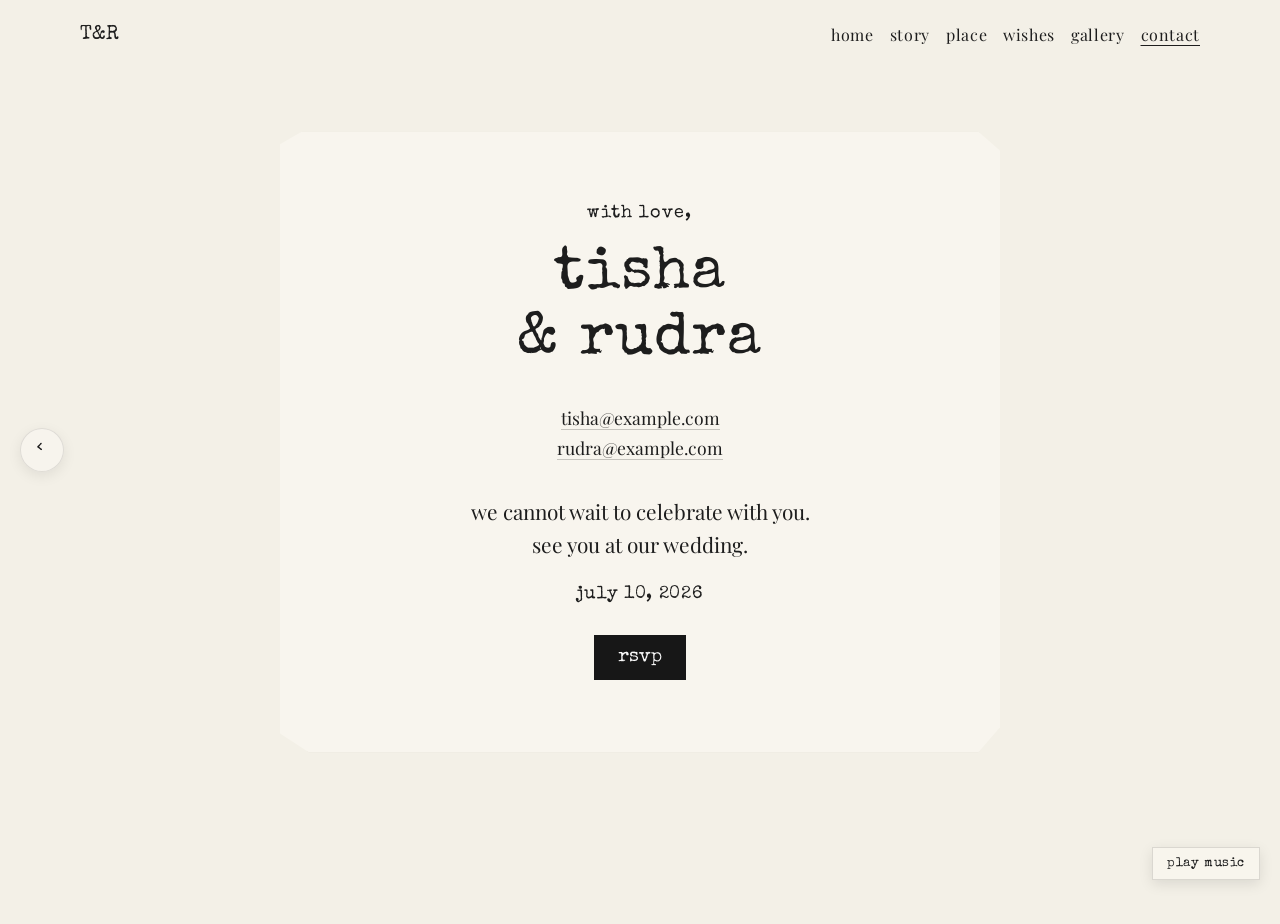
==== contact.html @ bb776c9d "Initial commit: Tisha and Rudra wedding website Co-authored-by: Cursor <cursoragent@cursor.com>" ====
<!DOCTYPE html>
<html lang="en">
  <head>
    <meta charset="UTF-8" />
    <meta name="viewport" content="width=device-width, initial-scale=1.0" />
    <title>Contact — Tisha &amp; Rudra Wedding</title>
    <link rel="preconnect" href="https://fonts.googleapis.com" />
    <link rel="preconnect" href="https://fonts.gstatic.com" crossorigin />
    <link
      href="https://fonts.googleapis.com/css2?family=Playfair+Display:wght@400;500&family=Special+Elite&display=swap"
      rel="stylesheet"
    />
    <link rel="stylesheet" href="styles.css" />
  </head>
  <body>
    <header class="hero-nav">
      <a class="brand" href="index.html">T&R</a>
      <nav>
        <a href="index.html">home</a>
        <a href="story.html">story</a>
        <a href="place.html">place</a>
        <a href="wishes.html">wishes</a>
        <a href="gallery.html">gallery</a>
        <a href="contact.html" aria-current="page">contact</a>
      </nav>
    </header>

    <main class="contact">
      <section class="contact-panel">
        <p class="contact-eyebrow">with love,</p>

        <h1 class="contact-names">Tisha<br />&amp; Rudra</h1>

        <div class="contact-details">
          <p>
            <a href="mailto:tisha@example.com">tisha@example.com</a>
          </p>
          <p>
            <a href="mailto:rudra@example.com">rudra@example.com</a>
          </p>
        </div>

        <p class="contact-closing">
          we cannot wait to celebrate with you.<br />
          see you at our wedding.
        </p>

        <p class="contact-date">july 10, 2026</p>

        <button type="button" class="contact-rsvp-btn" id="rsvp-open">rsvp</button>
      </section>
    </main>

    <div class="rsvp-overlay" id="rsvp-overlay" hidden>
      <div class="rsvp-modal" role="dialog" aria-labelledby="rsvp-title" aria-modal="true">
        <button type="button" class="rsvp-close" id="rsvp-close" aria-label="Close RSVP form">&times;</button>
        <h2 id="rsvp-title">rsvp</h2>
        <p class="rsvp-subtitle">let us know you're coming</p>

        <form id="rsvp-form" class="rsvp-form">
          <label class="rsvp-label" for="rsvp-name">your name(s)</label>
          <input
            id="rsvp-name"
            name="name"
            type="text"
            maxlength="120"
            placeholder="e.g. priya &amp; arjun sharma"
            required
            autocomplete="name"
          />

          <label class="rsvp-label" for="rsvp-guests">number of guests</label>
          <input
            id="rsvp-guests"
            name="guest_count"
            type="number"
            min="1"
            max="10"
            value="1"
            required
          />

          <label class="rsvp-label rsvp-label--checkbox" for="rsvp-attending">
            <input id="rsvp-attending" name="attending" type="checkbox" checked />
            we will be there
          </label>

          <button type="submit" id="rsvp-submit">send rsvp</button>
          <p class="rsvp-status" id="rsvp-status" role="status" aria-live="polite"></p>
        </form>
      </div>
    </div>

    <script src="music.js"></script>
    <script src="wishes-config.js"></script>
    <script src="rsvp.js"></script>
    <script src="script.js"></script>
  </body>
</html>
---- styles.css ----
:root {
  --paper: #f3f0e7;
  --ink: #1d1d1d;
  --ease-out: cubic-bezier(0.22, 1, 0.36, 1);
  --duration-fast: 0.25s;
  --duration-med: 0.45s;
  --duration-slow: 0.7s;
}

* {
  box-sizing: border-box;
}

body {
  margin: 0;
  min-height: 100vh;
  background: var(--paper);
  color: var(--ink);
  font-family: "Playfair Display", serif;
}

.hero-nav {
  width: min(1120px, 92vw);
  margin: 1.5rem auto 0;
  display: flex;
  align-items: center;
  justify-content: space-between;
  gap: 1.5rem;
}

nav a {
  position: relative;
  text-decoration: none;
  text-transform: lowercase;
  color: var(--ink);
  letter-spacing: 0.04em;
  transition:
    opacity var(--duration-fast) var(--ease-out),
    letter-spacing var(--duration-fast) var(--ease-out),
    transform var(--duration-fast) var(--ease-out);
}

nav a:hover {
  opacity: 0.65;
  letter-spacing: 0.07em;
}

.brand {
  font-family: "Special Elite", monospace;
  font-size: 1.25rem;
  color: var(--ink);
  text-decoration: none;
  transition:
    transform var(--duration-fast) var(--ease-out),
    letter-spacing var(--duration-fast) var(--ease-out);
}

.brand:hover {
  transform: scale(1.04);
  letter-spacing: 0.04em;
}

nav {
  display: flex;
  flex-wrap: wrap;
  gap: 1rem;
}

.welcome {
  min-height: calc(100vh - 90px);
  display: grid;
  place-items: center;
  padding: 0;
}

.welcome-inner {
  width: min(1200px, 96vw);
  display: grid;
  grid-template-columns: minmax(420px, 47%) 2fr;
  gap: 10rem;
  align-items: center;
}

.photo-card {
  position: relative;
  width: 100%;
  min-height: auto;
  display: flex;
  align-items: center;
  justify-content: flex-end;
}

.left-photo {
  display: block;
  width: 85%;
  max-width: none;
  height: auto;
  border-radius: 0;
  transition:
    transform var(--duration-med) var(--ease-out),
    box-shadow var(--duration-med) var(--ease-out);
}

.photo-card:hover .left-photo {
  transform: scale(1.02);
}

.intro h1 {
  margin: 0 0 1.2rem;
  font-family: "Special Elite", monospace;
  font-weight: 400;
  font-size: clamp(2rem, 5.6vw, 4.8rem);
  line-height: 1.08;
  text-transform: lowercase;
}

.intro p {
  margin: 0;
  font-size: clamp(1.05rem, 1.8vw, 1.75rem);
  line-height: 1.35;
}

.intro button,
.contact-rsvp-btn {
  margin-top: 2rem;
  border: none;
  background: #171717;
  color: #f9f9f9;
  padding: 0.95rem 1.8rem;
  font-size: 1.55rem;
  font-family: "Special Elite", monospace;
  text-transform: lowercase;
  cursor: pointer;
  transition:
    transform var(--duration-fast) var(--ease-out),
    box-shadow var(--duration-fast) var(--ease-out),
    background var(--duration-fast) ease;
}

.intro button:hover,
.contact-rsvp-btn:hover {
  transform: translateY(-3px);
  box-shadow: 0 8px 20px rgba(0, 0, 0, 0.18);
  background: #2a2a2a;
}

.contact-rsvp-btn {
  font-size: 1.2rem;
  padding: 0.8rem 1.5rem;
}

/* --- RSVP modal --- */

body.rsvp-open {
  overflow: hidden;
}

.rsvp-overlay {
  position: fixed;
  inset: 0;
  z-index: 100;
  display: grid;
  place-items: center;
  padding: 1.5rem;
  background: rgba(29, 29, 29, 0.45);
  backdrop-filter: blur(3px);
  animation: fadeUp var(--duration-fast) var(--ease-out);
}

.rsvp-overlay[hidden] {
  display: none;
}

.rsvp-modal {
  position: relative;
  width: min(440px, 100%);
  padding: clamp(1.75rem, 4vw, 2.25rem);
  background: #f8f5ee;
  box-shadow: 0 16px 48px rgba(0, 0, 0, 0.2);
  animation: fadeUp var(--duration-med) var(--ease-out);
}

.rsvp-close {
  position: absolute;
  top: 0.75rem;
  right: 0.85rem;
  border: none;
  background: none;
  font-size: 1.75rem;
  line-height: 1;
  color: var(--ink);
  cursor: pointer;
  opacity: 0.6;
  transition: opacity var(--duration-fast) ease;
}

.rsvp-close:hover {
  opacity: 1;
}

.rsvp-modal h2 {
  margin: 0 0 0.35rem;
  font-family: "Special Elite", monospace;
  font-weight: 400;
  font-size: clamp(1.4rem, 3vw, 1.85rem);
  text-transform: lowercase;
  text-align: center;
}

.rsvp-subtitle {
  margin: 0 0 1.5rem;
  text-align: center;
  font-size: 0.95rem;
  opacity: 0.8;
}

.rsvp-form {
  display: flex;
  flex-direction: column;
  gap: 0.5rem;
}

.rsvp-label {
  font-size: 0.85rem;
  letter-spacing: 0.04em;
  text-transform: lowercase;
}

.rsvp-label--checkbox {
  display: flex;
  align-items: center;
  gap: 0.5rem;
  margin-top: 0.35rem;
  cursor: pointer;
}

.rsvp-label--checkbox input {
  width: auto;
  accent-color: var(--ink);
}

.rsvp-form input[type="text"],
.rsvp-form input[type="number"] {
  width: 100%;
  border: 1px solid rgba(0, 0, 0, 0.15);
  background: #fff;
  color: var(--ink);
  font-family: "Playfair Display", serif;
  font-size: 1rem;
  padding: 0.65rem 0.75rem;
}

.rsvp-form input:focus {
  outline: 2px solid rgba(0, 0, 0, 0.12);
  outline-offset: 1px;
}

.rsvp-form button[type="submit"] {
  margin-top: 0.75rem;
  align-self: center;
  border: none;
  background: #171717;
  color: #f9f9f9;
  padding: 0.8rem 1.6rem;
  font-size: 1.1rem;
  font-family: "Special Elite", monospace;
  text-transform: lowercase;
  cursor: pointer;
  transition:
    transform var(--duration-fast) var(--ease-out),
    box-shadow var(--duration-fast) var(--ease-out),
    background var(--duration-fast) ease;
}

.rsvp-form button[type="submit"]:hover:not(:disabled) {
  transform: translateY(-2px);
  box-shadow: 0 6px 16px rgba(0, 0, 0, 0.16);
  background: #2a2a2a;
}

.rsvp-form button[type="submit"]:disabled {
  opacity: 0.6;
  cursor: not-allowed;
}

.rsvp-status {
  min-height: 1.25rem;
  margin: 0.5rem 0 0;
  text-align: center;
  font-size: 0.9rem;
  opacity: 0.85;
}

@media (max-width: 920px) {
  .welcome-inner {
    grid-template-columns: 1fr;
    gap: 0.5rem;
  }

  .photo-card {
    min-height: auto;
    justify-content: center;
  }

  .intro {
    text-align: center;
  }
}

@media (max-width: 640px) {
  nav {
    justify-content: flex-end;
    gap: 0.3rem;
  }

  .hero-nav {
    margin-top: 1rem;
  }

  .left-photo {
    width: 100%;
    max-width: 440px;
    height: 52vh;
  }
}

nav a[aria-current="page"] {
  text-decoration: underline;
  text-underline-offset: 0.25em;
}

/* --- Story page --- */

.story {
  position: relative;
  min-height: calc(100vh - 90px);
  display: grid;
  place-items: center;
  padding: 2rem 0 3rem;
}

.story-panel {
  position: relative;
  z-index: 1;
  width: min(1100px, 92vw);
  min-height: min(720px, 88vh);
  padding: clamp(2.5rem, 5vw, 4rem) clamp(2rem, 4vw, 3.5rem);
  background: #f8f5ee;
  box-shadow: 0 8px 32px rgba(0, 0, 0, 0.08);
  clip-path: polygon(
    0% 2%,
    3% 0%,
    97% 0%,
    100% 3%,
    100% 96%,
    97% 100%,
    4% 100%,
    0% 97%
  );
}

.story-inner {
  display: grid;
  grid-template-columns: 1fr minmax(300px, 48%);
  gap: clamp(2rem, 5vw, 4rem);
  align-items: center;
}

.story-text {
  text-align: center;
  padding: 0 clamp(0.5rem, 2vw, 2rem);
}

.story-text h1 {
  margin: 0 0 1.75rem;
  font-family: "Special Elite", monospace;
  font-weight: 400;
  font-size: clamp(1.5rem, 3.2vw, 2.35rem);
  line-height: 1.25;
  text-transform: lowercase;
  letter-spacing: 0.02em;
}

.story-text p {
  margin: 0 auto;
  max-width: 38ch;
  font-size: clamp(0.95rem, 1.4vw, 1.15rem);
  line-height: 1.65;
}

.story-photos {
  position: relative;
  width: 100%;
  min-height: clamp(480px, 54vw, 560px);
}

.story-photo-card {
  position: absolute;
  width: min(300px, 92%);
  margin: 0;
  padding: 0.75rem 0.75rem 2.75rem;
  background: #fff;
  box-shadow:
    0 2px 6px rgba(0, 0, 0, 0.07),
    0 10px 24px rgba(0, 0, 0, 0.11);
  transition:
    transform var(--duration-med) var(--ease-out),
    box-shadow var(--duration-med) var(--ease-out);
}

.story-photo-card:hover {
  box-shadow:
    0 6px 16px rgba(0, 0, 0, 0.1),
    0 16px 36px rgba(0, 0, 0, 0.14);
  z-index: 4;
}

.story-photo-card--one {
  top: 10%;
  left: -15%;
  transform: rotate(-14deg);
  transform-origin: top left;
  z-index: 2;
}

.story-photo-card--one:hover {
  transform: rotate(-10deg) scale(1.03);
}

.story-photo-card--two {
  bottom: 0;
  right: 0;
  transform: rotate(13deg);
  transform-origin: bottom right;
  z-index: 1;
}

.story-photo-card--two:hover {
  transform: rotate(10deg) scale(1.03);
}

.story-photo-card img {
  display: block;
  width: 100%;
  aspect-ratio: 4 / 5;
  object-fit: cover;
  background: #e8e4dc;
}

.journal-assets {
  position: absolute;
  inset: 0;
  pointer-events: none;
  z-index: 3;
}

.journal-slot {
  position: absolute;
}

.journal-slot img {
  display: block;
  max-width: 100%;
  height: auto;
  transition: transform var(--duration-med) var(--ease-out);
}

.journal-slot img:hover {
  transform: scale(1.08) rotate(4deg);
}

.journal-slot--1 {
  top: 4%;
  left: 2%;
  width: min(120px, 18vw);
}

.journal-slot--2 {
  top: 14%;
  right: 38%;
  width: min(56px, 10vw);
}

.journal-slot--3 {
  bottom: 8%;
  left: 6%;
  width: min(100px, 16vw);
}

.journal-slot--4 {
  bottom: 2%;
  right: 2%;
  width: min(140px, 22vw);
}

@media (max-width: 820px) {
  .story-inner {
    grid-template-columns: 1fr;
    gap: 2.5rem;
  }

  .story-photos {
    min-height: 460px;
    max-width: 420px;
    margin: 0 auto;
  }

  .story-photo-card {
    width: min(270px, 82%);
  }

  .story-photo-card--one {
    left: 0;
    transform: rotate(-11deg);
  }

  .story-photo-card--two {
    right: 0;
    bottom: 0;
    transform: rotate(10deg);
  }

  .story-text p {
    max-width: 52ch;
  }

  .journal-slot--2 {
    top: 10%;
    right: 8%;
  }

  .journal-slot--4 {
    right: 4%;
    bottom: 4%;
  }
}

/* --- Place page --- */

.place {
  position: relative;
  min-height: calc(100vh - 90px);
  display: grid;
  place-items: center;
  padding: 2rem 0 3rem;
}

.place-panel {
  position: relative;
  z-index: 1;
  width: min(1100px, 92vw);
  min-height: min(720px, 88vh);
  padding: clamp(2.5rem, 5vw, 4rem) clamp(2rem, 4vw, 3.5rem);
  background: #f8f5ee;
  box-shadow: 0 8px 32px rgba(0, 0, 0, 0.08);
  clip-path: polygon(
    0% 2%,
    3% 0%,
    97% 0%,
    100% 3%,
    100% 96%,
    97% 100%,
    4% 100%,
    0% 97%
  );
}

.place-inner {
  display: grid;
  grid-template-columns: minmax(300px, 48%) 1fr;
  gap: clamp(2rem, 5vw, 4rem);
  align-items: center;
}

.place-photos {
  position: relative;
  width: 100%;
  min-height: clamp(480px, 54vw, 560px);
}

.place-photo-card {
  position: absolute;
  width: min(300px, 92%);
  margin: 0;
  padding: 0.75rem 0.75rem 2.75rem;
  background: #fff;
  box-shadow:
    0 2px 6px rgba(0, 0, 0, 0.07),
    0 10px 24px rgba(0, 0, 0, 0.11);
  transition:
    transform var(--duration-med) var(--ease-out),
    box-shadow var(--duration-med) var(--ease-out);
}

.place-photo-card:hover {
  box-shadow:
    0 6px 16px rgba(0, 0, 0, 0.1),
    0 16px 36px rgba(0, 0, 0, 0.14);
  z-index: 4;
}

.place-photo-card--one {
  top: 10%;
  left: -15%;
  transform: rotate(-14deg);
  transform-origin: top left;
  z-index: 2;
}

.place-photo-card--one:hover {
  transform: rotate(-10deg) scale(1.03);
}

.place-photo-card--two {
  bottom: 0;
  right: 0;
  transform: rotate(13deg);
  transform-origin: bottom right;
  z-index: 1;
}

.place-photo-card--two:hover {
  transform: rotate(10deg) scale(1.03);
}

.place-photo-card img {
  display: block;
  width: 100%;
  aspect-ratio: 4 / 5;
  object-fit: cover;
  background: #e8e4dc;
}

.place-details {
  text-align: center;
  padding: 0 clamp(0.5rem, 2vw, 2rem);
}

.place-details h1 {
  margin: 0 0 2rem;
  font-family: "Special Elite", monospace;
  font-weight: 400;
  font-size: clamp(1.5rem, 3.2vw, 2.35rem);
  line-height: 1.25;
  text-transform: lowercase;
  letter-spacing: 0.02em;
}

.place-info {
  display: flex;
  flex-direction: column;
  gap: 0.65rem;
}

.place-info p {
  margin: 0;
  font-size: clamp(0.95rem, 1.4vw, 1.15rem);
  line-height: 1.55;
}

.place-date,
.place-venue {
  font-size: clamp(1.05rem, 1.6vw, 1.25rem);
}

.place-note {
  margin-top: 0.75rem !important;
  font-size: clamp(0.85rem, 1.2vw, 1rem) !important;
  opacity: 0.75;
}

@media (max-width: 820px) {
  .place-inner {
    grid-template-columns: 1fr;
    gap: 2.5rem;
  }

  .place-photos {
    order: -1;
    min-height: 460px;
    max-width: 420px;
    margin: 0 auto;
  }

  .place-photo-card {
    width: min(270px, 82%);
  }

  .place-photo-card--one {
    left: 0;
    transform: rotate(-11deg);
  }

  .place-photo-card--two {
    right: 0;
    bottom: 0;
    transform: rotate(10deg);
  }
}

/* --- Wishes page --- */

.wishes {
  position: relative;
  min-height: calc(100vh - 90px);
  display: grid;
  place-items: center;
  padding: 2rem 0 3rem;
}

.wishes-panel {
  position: relative;
  z-index: 1;
  width: min(1100px, 92vw);
  min-height: min(720px, 88vh);
  padding: clamp(2rem, 4vw, 3rem) clamp(2rem, 4vw, 3.5rem);
  background: #f8f5ee;
  box-shadow: 0 8px 32px rgba(0, 0, 0, 0.08);
  clip-path: polygon(
    0% 2%,
    3% 0%,
    97% 0%,
    100% 3%,
    100% 96%,
    97% 100%,
    4% 100%,
    0% 97%
  );
}

.wishes-title {
  margin: 0 0 1.25rem;
  text-align: center;
  font-family: "Special Elite", monospace;
  font-weight: 400;
  font-size: clamp(1.5rem, 3.2vw, 2.35rem);
  line-height: 1.25;
  text-transform: lowercase;
  letter-spacing: 0.02em;
}

.wishes-notice {
  margin: 0 auto 1.5rem;
  max-width: 52ch;
  padding: 0.75rem 1rem;
  text-align: center;
  font-size: 0.9rem;
  line-height: 1.5;
  background: rgba(255, 255, 255, 0.55);
  border: 1px solid rgba(0, 0, 0, 0.08);
}

.wishes-inner {
  display: grid;
  grid-template-columns: 1fr 1fr;
  gap: clamp(1.5rem, 3vw, 2.5rem);
  align-items: stretch;
}

.wishes-write,
.wishes-display {
  background: #fff;
  padding: clamp(1.25rem, 2.5vw, 1.75rem);
  box-shadow:
    0 2px 6px rgba(0, 0, 0, 0.06),
    0 8px 20px rgba(0, 0, 0, 0.08);
}

.wishes-write h2,
.wishes-display h2 {
  margin: 0 0 1.25rem;
  font-family: "Special Elite", monospace;
  font-weight: 400;
  font-size: clamp(1rem, 1.8vw, 1.2rem);
  text-transform: lowercase;
  letter-spacing: 0.03em;
}

.wish-form {
  display: flex;
  flex-direction: column;
  gap: 0.5rem;
}

.wish-label {
  font-size: 0.85rem;
  letter-spacing: 0.04em;
  text-transform: lowercase;
}

.wish-form input,
.wish-form textarea {
  width: 100%;
  border: 1px solid rgba(0, 0, 0, 0.15);
  background: #faf8f3;
  color: var(--ink);
  font-family: "Playfair Display", serif;
  font-size: 1rem;
  padding: 0.65rem 0.75rem;
  resize: vertical;
}

.wish-form input:focus,
.wish-form textarea:focus {
  outline: 2px solid rgba(0, 0, 0, 0.12);
  outline-offset: 1px;
}

.wish-form button {
  margin-top: 0.5rem;
  align-self: flex-start;
  border: none;
  background: #171717;
  color: #f9f9f9;
  padding: 0.75rem 1.4rem;
  font-size: 1rem;
  font-family: "Special Elite", monospace;
  text-transform: lowercase;
  cursor: pointer;
  transition:
    transform var(--duration-fast) var(--ease-out),
    box-shadow var(--duration-fast) var(--ease-out),
    background var(--duration-fast) ease;
}

.wish-form button:hover:not(:disabled) {
  transform: translateY(-2px);
  box-shadow: 0 6px 16px rgba(0, 0, 0, 0.16);
  background: #2a2a2a;
}

.wish-form button:disabled {
  opacity: 0.6;
  cursor: not-allowed;
}

.wish-form-status {
  min-height: 1.25rem;
  margin: 0.35rem 0 0;
  font-size: 0.9rem;
  opacity: 0.85;
}

.wishes-list {
  display: flex;
  flex-direction: column;
  gap: 0.85rem;
  max-height: min(420px, 50vh);
  overflow-y: auto;
  padding-right: 0.25rem;
}

.wishes-empty {
  margin: 0;
  text-align: center;
  font-size: 0.95rem;
  opacity: 0.7;
  padding: 2rem 0.5rem;
}

.wish-card {
  padding: 0.9rem 1rem;
  background: #faf8f3;
  border: 1px solid rgba(0, 0, 0, 0.07);
  transition:
    transform var(--duration-fast) var(--ease-out),
    box-shadow var(--duration-fast) var(--ease-out);
}

.wish-card:hover {
  transform: translateY(-2px);
  box-shadow: 0 6px 16px rgba(0, 0, 0, 0.08);
}

.wish-card-message {
  margin: 0 0 0.65rem;
  font-size: 0.98rem;
  line-height: 1.55;
  white-space: pre-wrap;
}

.wish-card-meta {
  display: flex;
  justify-content: space-between;
  gap: 1rem;
  font-size: 0.82rem;
  opacity: 0.75;
}

.wish-card-name {
  font-family: "Special Elite", monospace;
  text-transform: lowercase;
}

@media (max-width: 820px) {
  .wishes-inner {
    grid-template-columns: 1fr;
  }

  .wishes-list {
    max-height: 360px;
  }
}

/* --- Gallery page --- */

.gallery {
  position: relative;
  min-height: calc(100vh - 90px);
  display: grid;
  place-items: center;
  padding: 2rem 0 3rem;
}

.gallery-panel {
  position: relative;
  z-index: 1;
  width: min(1100px, 92vw);
  padding: clamp(2rem, 4vw, 3rem) clamp(2rem, 4vw, 3.5rem);
  background: #f8f5ee;
  box-shadow: 0 8px 32px rgba(0, 0, 0, 0.08);
  clip-path: polygon(
    0% 2%,
    3% 0%,
    97% 0%,
    100% 3%,
    100% 96%,
    97% 100%,
    4% 100%,
    0% 97%
  );
}

.gallery-title {
  margin: 0;
  text-align: center;
  font-family: "Special Elite", monospace;
  font-weight: 400;
  font-size: clamp(1.5rem, 3.2vw, 2.35rem);
  line-height: 1.25;
  text-transform: lowercase;
  letter-spacing: 0.02em;
}

.gallery-subtitle {
  margin: 0.65rem 0 1.25rem;
  text-align: center;
  font-size: clamp(0.95rem, 1.4vw, 1.1rem);
  opacity: 0.8;
}

.gallery-notice {
  margin: 0 auto 1.5rem;
  max-width: 52ch;
  padding: 0.75rem 1rem;
  text-align: center;
  font-size: 0.9rem;
  line-height: 1.5;
  background: rgba(255, 255, 255, 0.55);
  border: 1px solid rgba(0, 0, 0, 0.08);
}

.gallery-upload {
  background: #fff;
  padding: clamp(1.25rem, 2.5vw, 1.75rem);
  margin-bottom: clamp(1.5rem, 3vw, 2rem);
  box-shadow:
    0 2px 6px rgba(0, 0, 0, 0.06),
    0 8px 20px rgba(0, 0, 0, 0.08);
}

.gallery-upload h2,
.gallery-display h2 {
  margin: 0 0 1.25rem;
  font-family: "Special Elite", monospace;
  font-weight: 400;
  font-size: clamp(1rem, 1.8vw, 1.2rem);
  text-transform: lowercase;
  letter-spacing: 0.03em;
}

.gallery-form {
  display: flex;
  flex-direction: column;
  gap: 1rem;
}

.gallery-form-row {
  display: grid;
  grid-template-columns: 1fr 1fr;
  gap: 1rem;
}

.gallery-form-field {
  display: flex;
  flex-direction: column;
  gap: 0.45rem;
}

.gallery-label {
  font-size: 0.85rem;
  letter-spacing: 0.04em;
  text-transform: lowercase;
}

.gallery-form input[type="text"],
.gallery-form input[type="file"] {
  width: 100%;
  border: 1px solid rgba(0, 0, 0, 0.15);
  background: #faf8f3;
  color: var(--ink);
  font-family: "Playfair Display", serif;
  font-size: 1rem;
  padding: 0.65rem 0.75rem;
}

.gallery-form input[type="file"] {
  padding: 0.5rem 0.75rem;
  font-size: 0.9rem;
}

.gallery-form input:focus {
  outline: 2px solid rgba(0, 0, 0, 0.12);
  outline-offset: 1px;
}

.gallery-hint {
  margin: 0;
  font-size: 0.82rem;
  opacity: 0.65;
}

.gallery-form button {
  align-self: flex-start;
  border: none;
  background: #171717;
  color: #f9f9f9;
  padding: 0.75rem 1.4rem;
  font-size: 1rem;
  font-family: "Special Elite", monospace;
  text-transform: lowercase;
  cursor: pointer;
  transition:
    transform var(--duration-fast) var(--ease-out),
    box-shadow var(--duration-fast) var(--ease-out),
    background var(--duration-fast) ease;
}

.gallery-form button:hover:not(:disabled) {
  transform: translateY(-2px);
  box-shadow: 0 6px 16px rgba(0, 0, 0, 0.16);
  background: #2a2a2a;
}

.gallery-form button:disabled {
  opacity: 0.6;
  cursor: not-allowed;
}

.gallery-form-status {
  min-height: 1.25rem;
  margin: 0;
  font-size: 0.9rem;
  opacity: 0.85;
}

.gallery-grid {
  display: grid;
  grid-template-columns: repeat(auto-fill, minmax(180px, 1fr));
  gap: clamp(1rem, 2vw, 1.5rem);
}

.gallery-empty {
  grid-column: 1 / -1;
  margin: 0;
  text-align: center;
  font-size: 0.95rem;
  opacity: 0.7;
  padding: 2rem 0.5rem;
}

.gallery-card {
  margin: 0;
  transform: rotate(var(--tilt, 0deg));
  transition:
    transform var(--duration-med) var(--ease-out),
    box-shadow var(--duration-med) var(--ease-out);
}

.gallery-card:hover {
  transform: rotate(0deg) scale(1.04);
  z-index: 1;
}

.gallery-card:hover .gallery-card-frame {
  box-shadow:
    0 6px 16px rgba(0, 0, 0, 0.1),
    0 14px 30px rgba(0, 0, 0, 0.14);
}

.gallery-card-frame {
  padding: 0.55rem 0.55rem 2rem;
  background: #fff;
  box-shadow:
    0 2px 6px rgba(0, 0, 0, 0.07),
    0 8px 20px rgba(0, 0, 0, 0.1);
  transition: box-shadow var(--duration-med) var(--ease-out);
}

.gallery-card-frame img {
  display: block;
  width: 100%;
  aspect-ratio: 1;
  object-fit: cover;
  background: #e8e4dc;
}

.gallery-card-meta {
  margin-top: 0.55rem;
  text-align: center;
}

.gallery-card-name {
  display: block;
  font-family: "Special Elite", monospace;
  font-size: 0.85rem;
  text-transform: lowercase;
}

.gallery-card-caption {
  margin: 0.25rem 0 0;
  font-size: 0.82rem;
  opacity: 0.75;
  line-height: 1.4;
}

@media (max-width: 820px) {
  .gallery-form-row {
    grid-template-columns: 1fr;
  }

  .gallery-grid {
    grid-template-columns: repeat(auto-fill, minmax(140px, 1fr));
  }
}

/* --- Contact page --- */

.contact {
  position: relative;
  min-height: calc(100vh - 90px);
  display: grid;
  place-items: center;
  padding: 2rem 0 3rem;
}

.contact-panel {
  position: relative;
  z-index: 1;
  width: min(720px, 92vw);
  min-height: min(520px, 75vh);
  padding: clamp(3rem, 6vw, 4.5rem) clamp(2rem, 4vw, 3rem);
  background: #f8f5ee;
  box-shadow: 0 8px 32px rgba(0, 0, 0, 0.08);
  clip-path: polygon(
    0% 2%,
    3% 0%,
    97% 0%,
    100% 3%,
    100% 96%,
    97% 100%,
    4% 100%,
    0% 97%
  );
  text-align: center;
  display: flex;
  flex-direction: column;
  align-items: center;
  justify-content: center;
}

.contact-eyebrow {
  margin: 0 0 1.25rem;
  font-family: "Special Elite", monospace;
  font-size: clamp(1rem, 1.8vw, 1.15rem);
  text-transform: lowercase;
  letter-spacing: 0.06em;
  opacity: 0.8;
}

.contact-names {
  margin: 0 0 2rem;
  font-family: "Special Elite", monospace;
  font-weight: 400;
  font-size: clamp(2.2rem, 6vw, 3.75rem);
  line-height: 1.1;
  text-transform: lowercase;
  letter-spacing: 0.02em;
}

.contact-details {
  margin-bottom: 2.25rem;
  display: flex;
  flex-direction: column;
  gap: 0.45rem;
}

.contact-details p {
  margin: 0;
  font-size: clamp(0.95rem, 1.4vw, 1.1rem);
}

.contact-details a {
  color: var(--ink);
  text-decoration: none;
  border-bottom: 1px solid rgba(0, 0, 0, 0.2);
  transition:
    border-color var(--duration-fast) ease,
    opacity var(--duration-fast) ease,
    letter-spacing var(--duration-fast) var(--ease-out);
}

.contact-details a:hover {
  border-bottom-color: var(--ink);
  opacity: 0.7;
  letter-spacing: 0.03em;
}

.contact-closing {
  margin: 0 0 1.5rem;
  max-width: 32ch;
  font-size: clamp(1.05rem, 1.8vw, 1.3rem);
  line-height: 1.6;
}

.contact-date {
  margin: 0;
  font-family: "Special Elite", monospace;
  font-size: clamp(0.95rem, 1.4vw, 1.1rem);
  text-transform: lowercase;
  letter-spacing: 0.04em;
  opacity: 0.75;
}

/* --- Page navigation arrows --- */

.page-arrows {
  pointer-events: none;
}

.page-arrow {
  position: fixed;
  top: 50%;
  z-index: 80;
  display: grid;
  place-items: center;
  width: 2.75rem;
  height: 2.75rem;
  border: 1px solid rgba(0, 0, 0, 0.1);
  border-radius: 50%;
  background: rgba(248, 245, 238, 0.92);
  color: var(--ink);
  text-decoration: none;
  box-shadow: 0 4px 14px rgba(0, 0, 0, 0.08);
  transform: translateY(-50%);
  pointer-events: auto;
  transition:
    transform var(--duration-fast) var(--ease-out),
    box-shadow var(--duration-fast) var(--ease-out),
    background var(--duration-fast) ease,
    opacity var(--duration-fast) ease;
}

.page-arrow--prev {
  left: clamp(0.5rem, 2vw, 1.25rem);
}

.page-arrow--next {
  right: clamp(0.5rem, 2vw, 1.25rem);
}

.page-arrow-icon {
  font-family: "Special Elite", monospace;
  font-size: 1.65rem;
  line-height: 1;
  margin-top: -0.1rem;
}

.page-arrow--prev .page-arrow-icon {
  margin-right: 0.15rem;
}

.page-arrow--next .page-arrow-icon {
  margin-left: 0.15rem;
}

.page-arrow:hover {
  transform: translateY(-50%) scale(1.08);
  background: #fff;
  box-shadow: 0 6px 18px rgba(0, 0, 0, 0.12);
}

.page-arrow:active {
  transform: translateY(-50%) scale(0.96);
}

@media (max-width: 720px) {
  .page-arrow {
    width: 2.35rem;
    height: 2.35rem;
    opacity: 0.85;
  }

  .page-arrow-icon {
    font-size: 1.4rem;
  }
}

@media (max-width: 480px) {
  .page-arrow--prev {
    left: 0.35rem;
  }

  .page-arrow--next {
    right: 0.35rem;
  }
}

/* --- Background music toggle --- */

.music-control {
  position: fixed;
  right: 1.25rem;
  bottom: 1.25rem;
  z-index: 90;
}

.music-toggle {
  border: 1px solid rgba(0, 0, 0, 0.12);
  background: rgba(248, 245, 238, 0.95);
  color: var(--ink);
  padding: 0.55rem 0.9rem;
  font-family: "Special Elite", monospace;
  font-size: 0.82rem;
  text-transform: lowercase;
  letter-spacing: 0.04em;
  cursor: pointer;
  box-shadow: 0 4px 14px rgba(0, 0, 0, 0.1);
  transition:
    transform var(--duration-fast) var(--ease-out),
    box-shadow var(--duration-fast) var(--ease-out),
    background var(--duration-fast) ease;
}

.music-toggle:hover {
  transform: translateY(-2px);
  box-shadow: 0 6px 18px rgba(0, 0, 0, 0.14);
  background: #fff;
}

.music-toggle[aria-pressed="true"] {
  background: #171717;
  color: #f9f9f9;
  border-color: #171717;
}

@media (max-width: 640px) {
  .music-control {
    right: 0.75rem;
    bottom: 0.75rem;
  }

  .music-toggle {
    font-size: 0.75rem;
    padding: 0.5rem 0.75rem;
  }
}

/* --- Animations --- */

@keyframes fadeDown {
  from {
    opacity: 0;
    transform: translateY(-14px);
  }

  to {
    opacity: 1;
    transform: translateY(0);
  }
}

@keyframes fadeUp {
  from {
    opacity: 0;
    transform: translateY(22px);
  }

  to {
    opacity: 1;
    transform: translateY(0);
  }
}

@keyframes fadeOutUp {
  from {
    opacity: 1;
    transform: translateY(0);
  }

  to {
    opacity: 0;
    transform: translateY(-16px);
  }
}

body:not(.page-loaded) .hero-nav,
body:not(.page-loaded) main {
  opacity: 0;
}

body.page-loaded .hero-nav {
  animation: fadeDown var(--duration-med) var(--ease-out) forwards;
}

body.page-loaded main {
  animation: fadeUp var(--duration-slow) var(--ease-out) forwards;
}

body.page-exit .hero-nav,
body.page-exit main {
  animation: fadeOutUp 0.32s ease forwards;
}

body.page-loaded .stagger-in > * {
  opacity: 0;
  animation: fadeUp 0.65s var(--ease-out) forwards;
}

.story-panel,
.place-panel,
.wishes-panel,
.gallery-panel,
.contact-panel {
  transition: box-shadow var(--duration-med) var(--ease-out);
}

.story-panel:hover,
.place-panel:hover,
.wishes-panel:hover,
.gallery-panel:hover,
.contact-panel:hover {
  box-shadow: 0 12px 40px rgba(0, 0, 0, 0.1);
}

.wishes-write,
.wishes-display,
.gallery-upload {
  transition:
    transform var(--duration-fast) var(--ease-out),
    box-shadow var(--duration-fast) var(--ease-out);
}

.wishes-write:hover,
.wishes-display:hover,
.gallery-upload:hover {
  transform: translateY(-2px);
  box-shadow:
    0 4px 10px rgba(0, 0, 0, 0.08),
    0 12px 28px rgba(0, 0, 0, 0.1);
}

@media (prefers-reduced-motion: reduce) {
  *,
  *::before,
  *::after {
    animation-duration: 0.01ms !important;
    animation-iteration-count: 1 !important;
    transition-duration: 0.01ms !important;
  }

  body:not(.page-loaded) .hero-nav,
  body:not(.page-loaded) main {
    opacity: 1;
  }
}
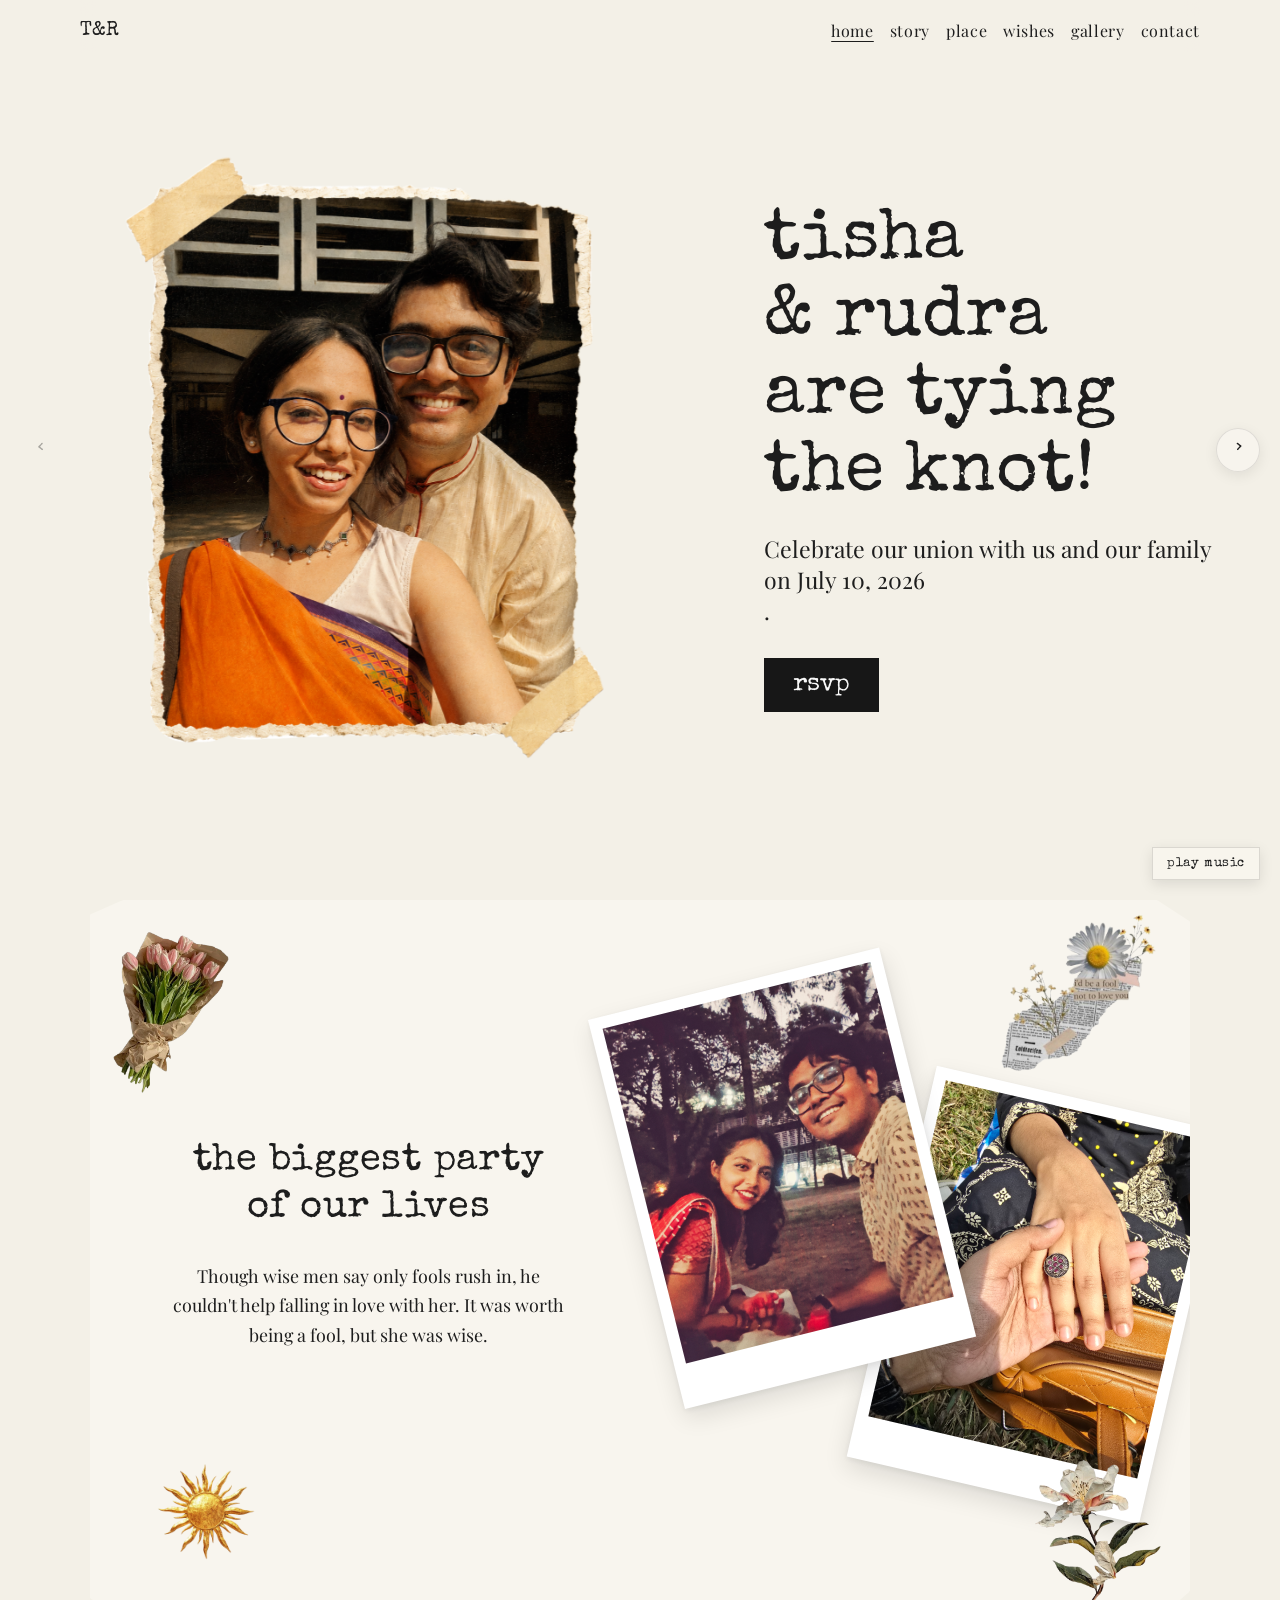
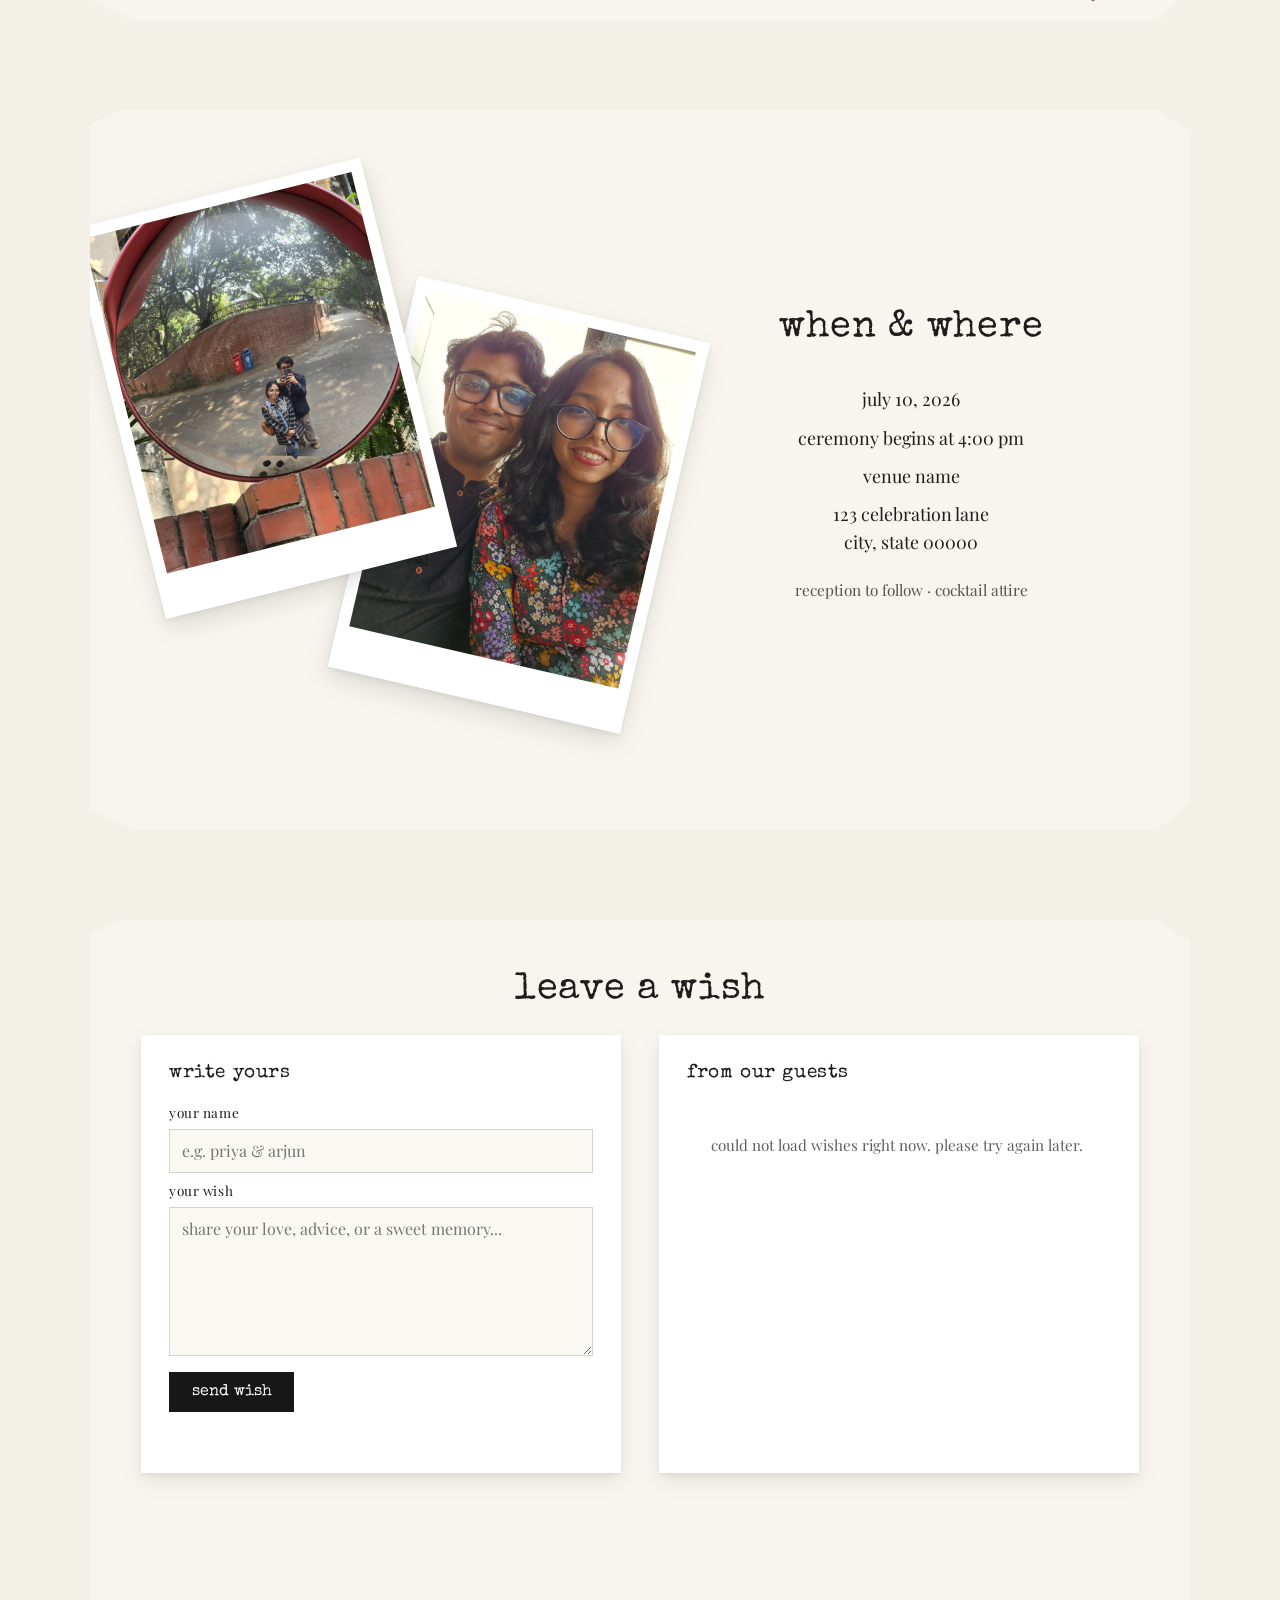
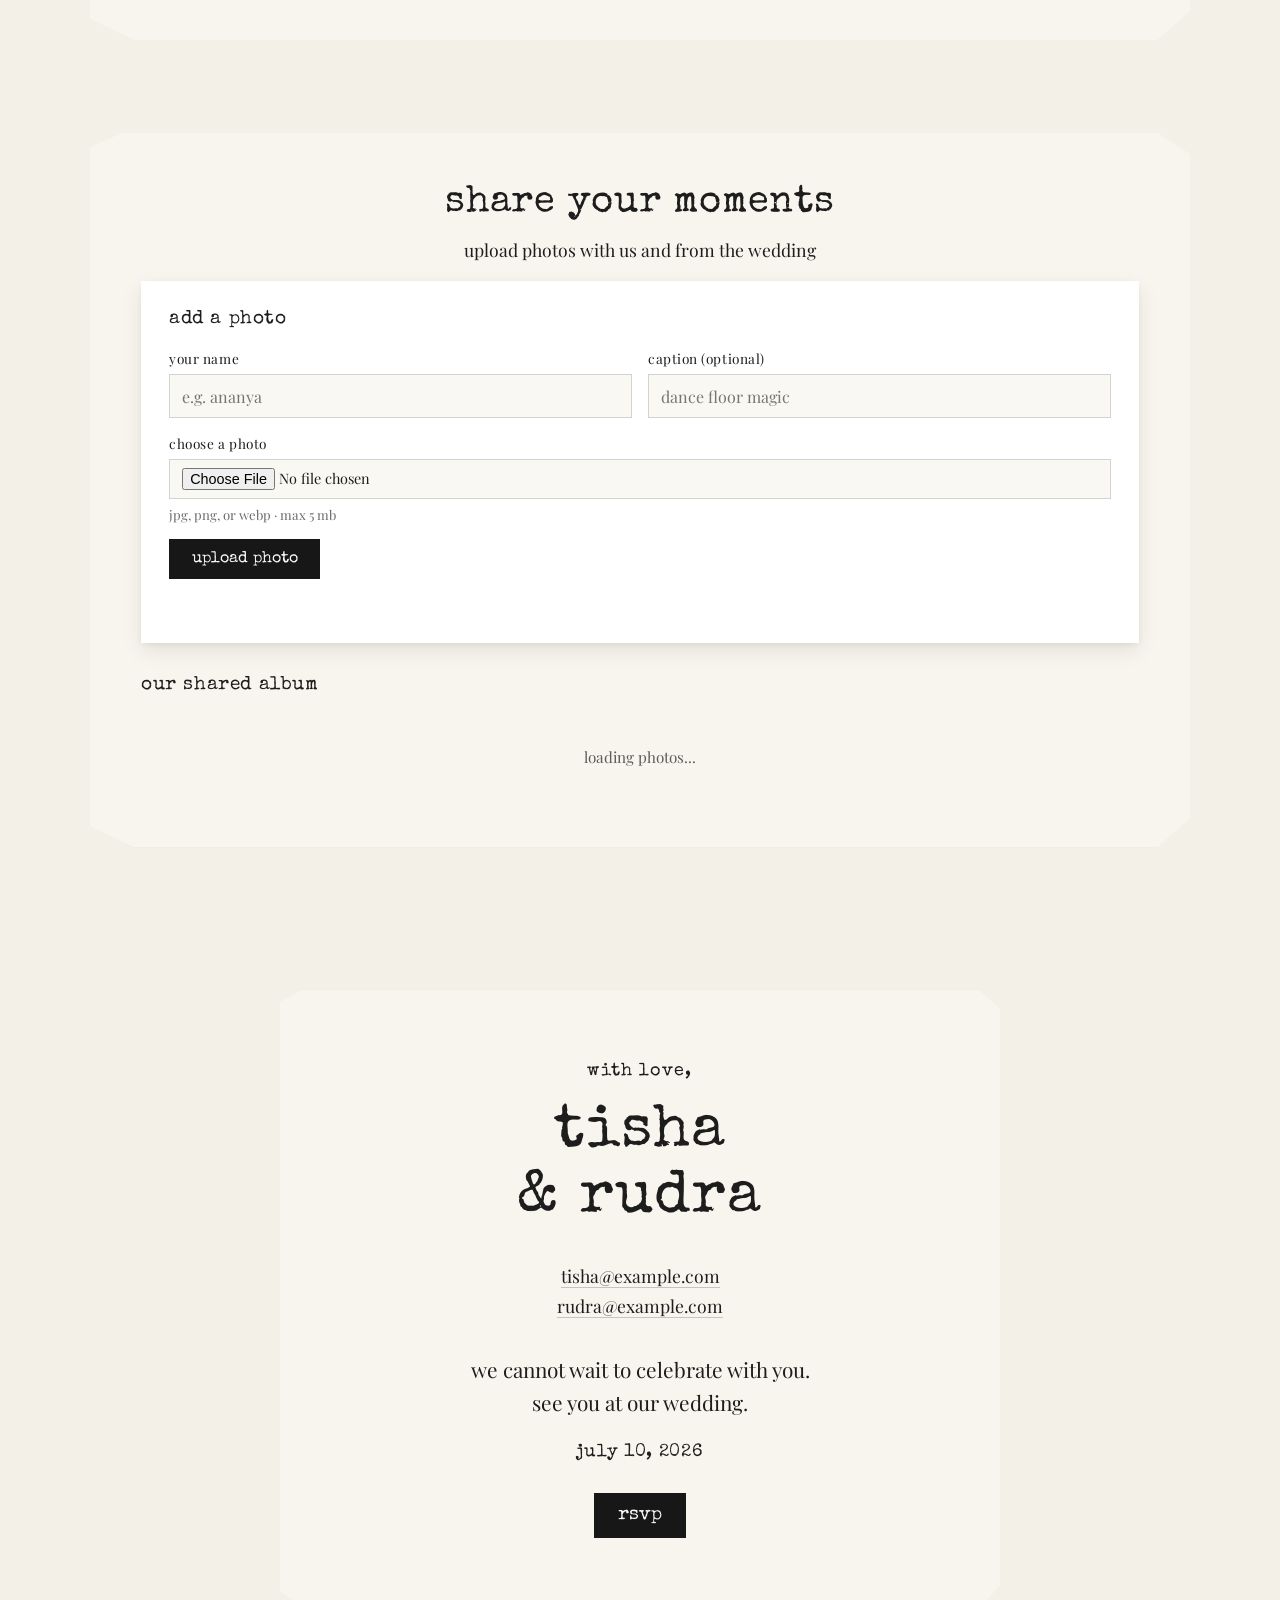
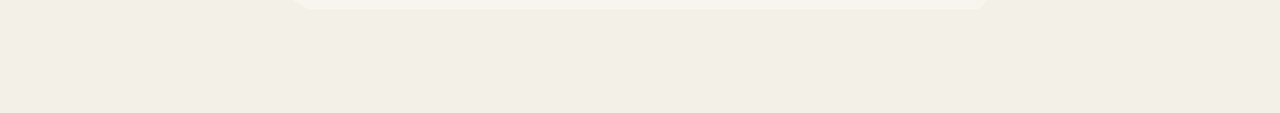
==== commit 17adcf66: "Convert site to single-page layout for uninterrupted background music. Co-authored-by: Cursor <curso" ====
--- a/contact.html
+++ b/contact.html
@@ -2,98 +2,11 @@
 <html lang="en">
   <head>
     <meta charset="UTF-8" />
-    <meta name="viewport" content="width=device-width, initial-scale=1.0" />
-    <title>Contact — Tisha &amp; Rudra Wedding</title>
-    <link rel="preconnect" href="https://fonts.googleapis.com" />
-    <link rel="preconnect" href="https://fonts.gstatic.com" crossorigin />
-    <link
-      href="https://fonts.googleapis.com/css2?family=Playfair+Display:wght@400;500&family=Special+Elite&display=swap"
-      rel="stylesheet"
-    />
-    <link rel="stylesheet" href="styles.css" />
+    <meta http-equiv="refresh" content="0; url=index.html#contact" />
+    <title>Redirecting…</title>
+    <script>location.replace("index.html#contact");</script>
   </head>
   <body>
-    <header class="hero-nav">
-      <a class="brand" href="index.html">T&R</a>
-      <nav>
-        <a href="index.html">home</a>
-        <a href="story.html">story</a>
-        <a href="place.html">place</a>
-        <a href="wishes.html">wishes</a>
-        <a href="gallery.html">gallery</a>
-        <a href="contact.html" aria-current="page">contact</a>
-      </nav>
-    </header>
-
-    <main class="contact">
-      <section class="contact-panel">
-        <p class="contact-eyebrow">with love,</p>
-
-        <h1 class="contact-names">Tisha<br />&amp; Rudra</h1>
-
-        <div class="contact-details">
-          <p>
-            <a href="mailto:tisha@example.com">tisha@example.com</a>
-          </p>
-          <p>
-            <a href="mailto:rudra@example.com">rudra@example.com</a>
-          </p>
-        </div>
-
-        <p class="contact-closing">
-          we cannot wait to celebrate with you.<br />
-          see you at our wedding.
-        </p>
-
-        <p class="contact-date">july 10, 2026</p>
-
-        <button type="button" class="contact-rsvp-btn" id="rsvp-open">rsvp</button>
-      </section>
-    </main>
-
-    <div class="rsvp-overlay" id="rsvp-overlay" hidden>
-      <div class="rsvp-modal" role="dialog" aria-labelledby="rsvp-title" aria-modal="true">
-        <button type="button" class="rsvp-close" id="rsvp-close" aria-label="Close RSVP form">&times;</button>
-        <h2 id="rsvp-title">rsvp</h2>
-        <p class="rsvp-subtitle">let us know you're coming</p>
-
-        <form id="rsvp-form" class="rsvp-form">
-          <label class="rsvp-label" for="rsvp-name">your name(s)</label>
-          <input
-            id="rsvp-name"
-            name="name"
-            type="text"
-            maxlength="120"
-            placeholder="e.g. priya &amp; arjun sharma"
-            required
-            autocomplete="name"
-          />
-
-          <label class="rsvp-label" for="rsvp-guests">number of guests</label>
-          <input
-            id="rsvp-guests"
-            name="guest_count"
-            type="number"
-            min="1"
-            max="10"
-            value="1"
-            required
-          />
-
-          <label class="rsvp-label rsvp-label--checkbox" for="rsvp-attending">
-            <input id="rsvp-attending" name="attending" type="checkbox" checked />
-            we will be there
-          </label>
-
-          <button type="submit" id="rsvp-submit">send rsvp</button>
-          <p class="rsvp-status" id="rsvp-status" role="status" aria-live="polite"></p>
-        </form>
-      </div>
-    </div>
-
-    <script src="music.js"></script>
-    <script src="wishes-config.js"></script>
-    <script src="rsvp.js"></script>
-    <script src="script.js"></script>
+    <p><a href="index.html#contact">Continue to contact</a></p>
   </body>
 </html>
